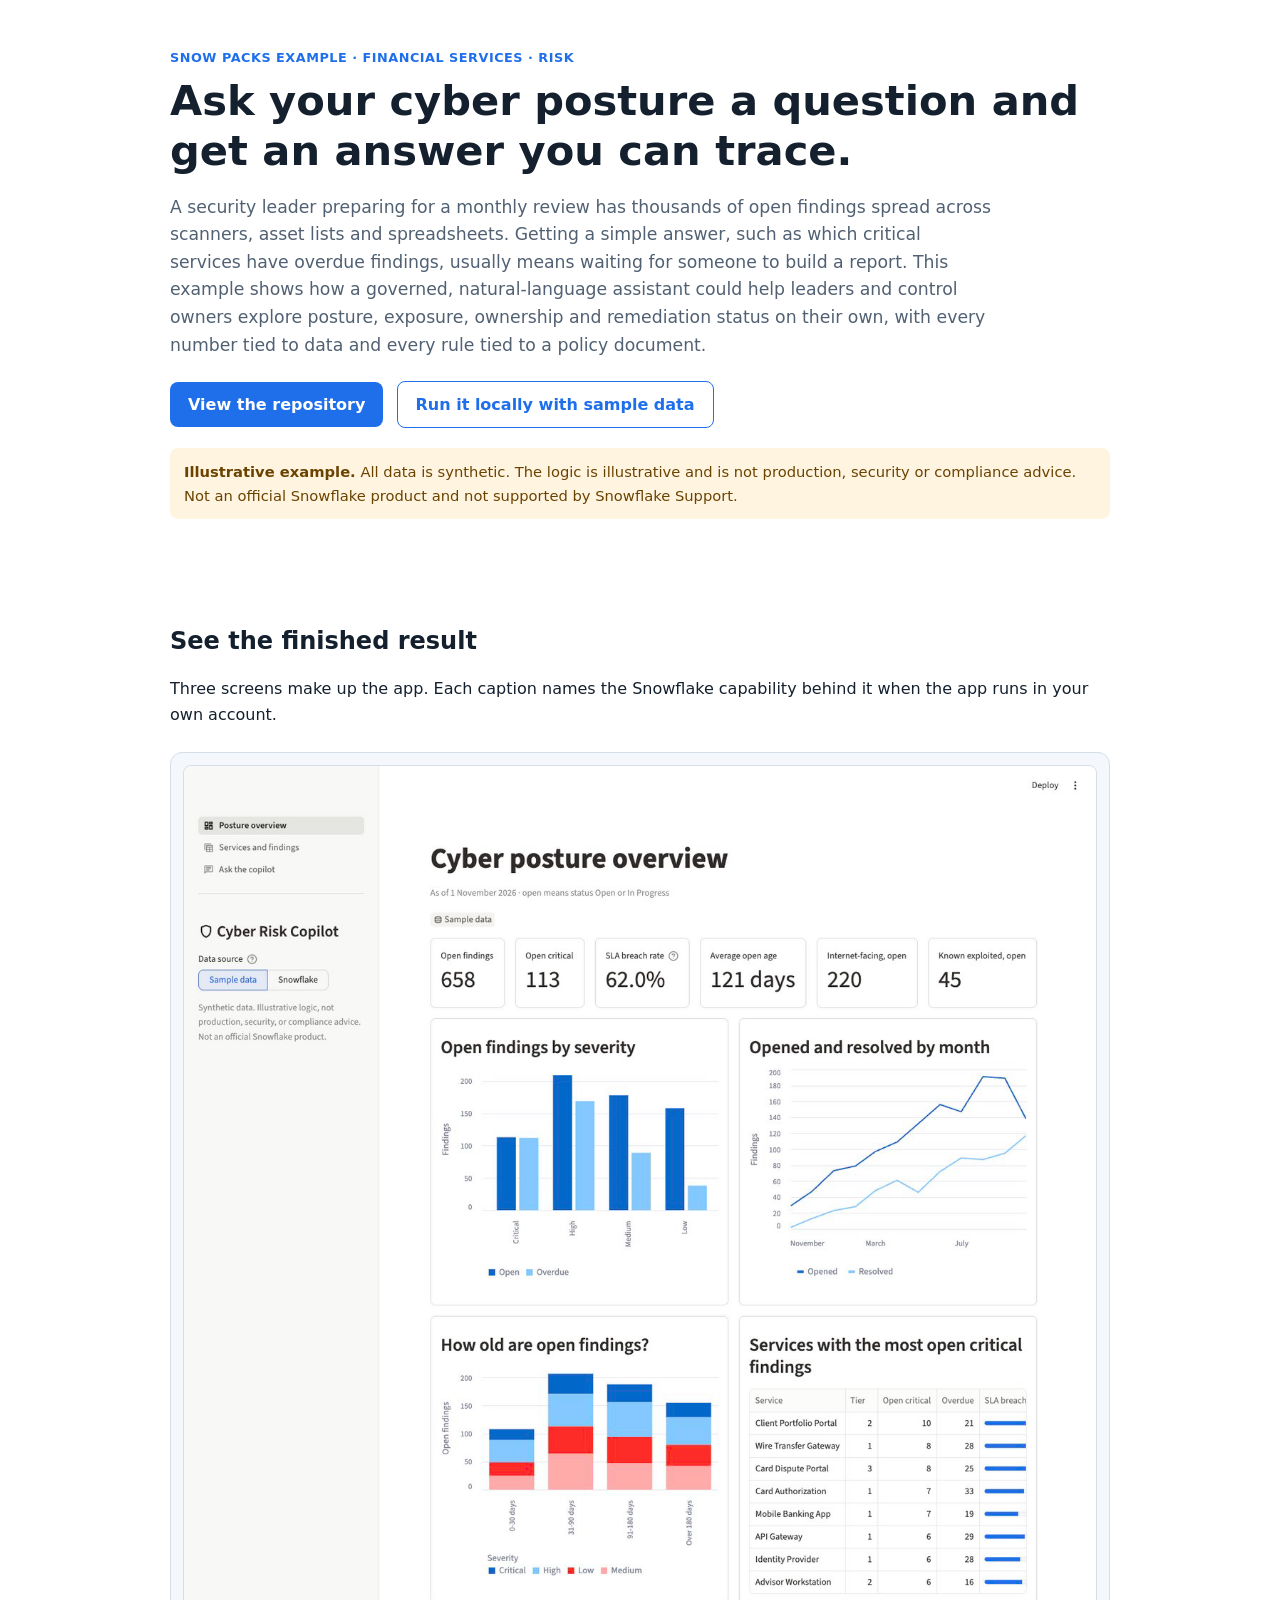
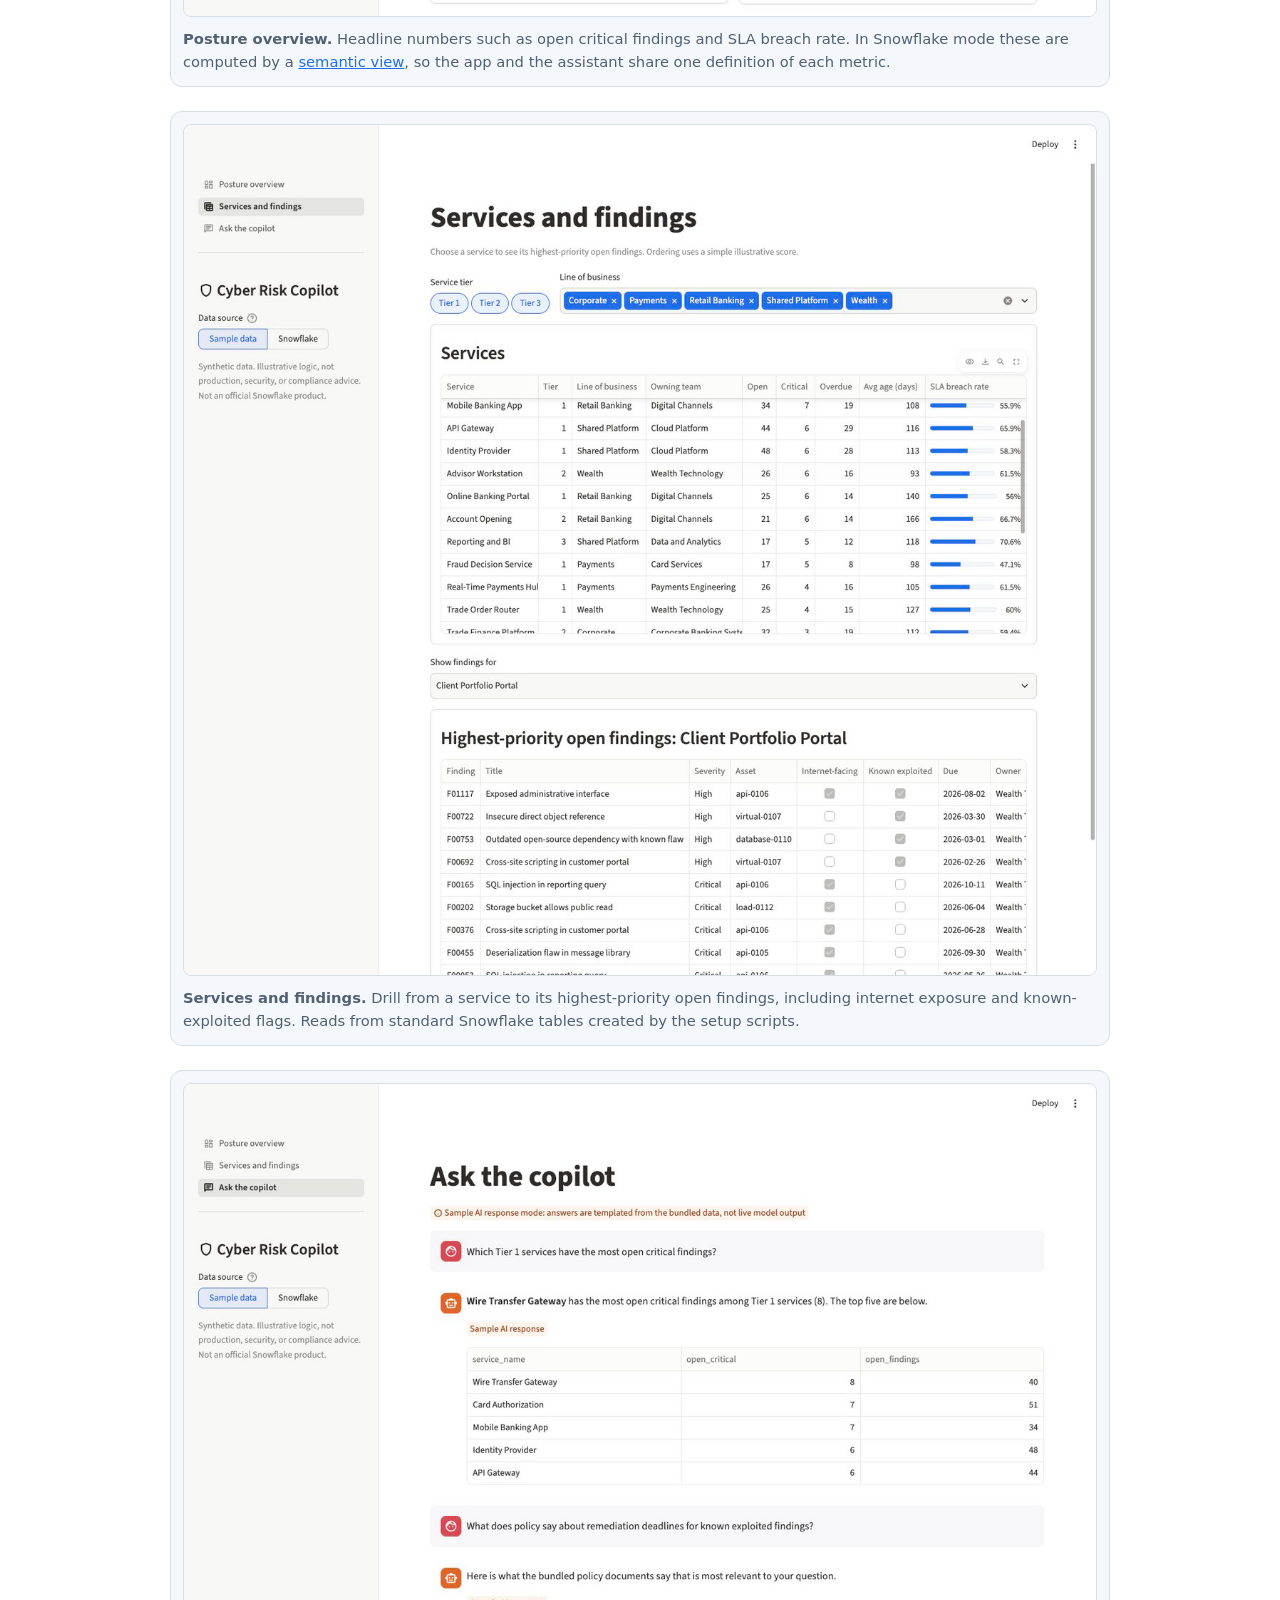
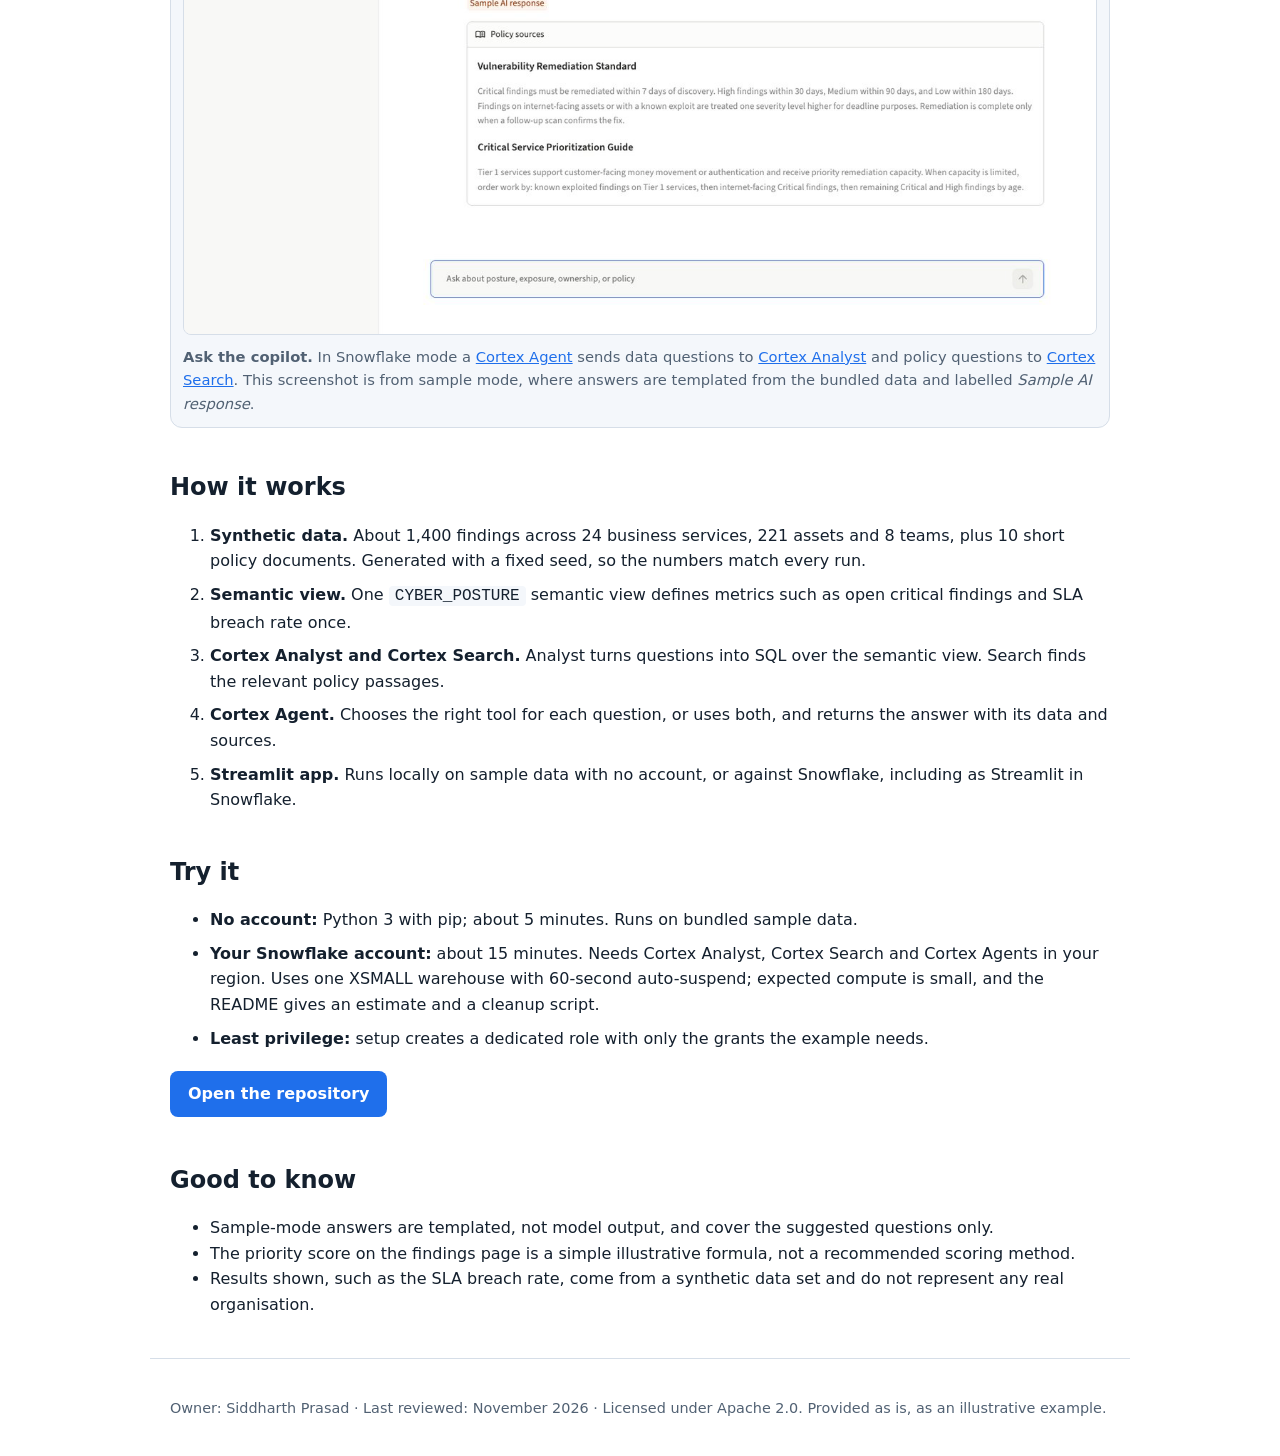
==== index.html @ 057d7f1b "Add Cyber Risk Copilot example" ====
<!doctype html>
<html lang="en">
<head>
<meta charset="utf-8">
<meta name="viewport" content="width=device-width, initial-scale=1">
<title>Cyber Risk Copilot | Snow Packs example</title>
<meta name="description" content="An example that helps security leaders and control owners ask plain-English questions about cyber posture and get answers backed by data and policy.">
<link rel="stylesheet" href="css/style.css">
</head>
<body>
<header class="wrap">
  <p class="eyebrow">Snow Packs example · Financial Services · Risk</p>
  <h1>Ask your cyber posture a question and get an answer you can trace.</h1>
  <p class="lead">A security leader preparing for a monthly review has thousands of open findings spread across scanners, asset lists and spreadsheets. Getting a simple answer, such as which critical services have overdue findings, usually means waiting for someone to build a report. This example shows how a governed, natural-language assistant could help leaders and control owners explore posture, exposure, ownership and remediation status on their own, with every number tied to data and every rule tied to a policy document.</p>
  <p class="cta">
    <a class="btn" href="https://github.com/sfc-gh-siprasad/sfguide-cyber-risk-copilot">View the repository</a>
    <a class="btn ghost" href="https://github.com/sfc-gh-siprasad/sfguide-cyber-risk-copilot#quick-start-no-snowflake-account">Run it locally with sample data</a>
  </p>
  <p class="disclaimer" role="note"><strong>Illustrative example.</strong> All data is synthetic. The logic is illustrative and is not production, security or compliance advice. Not an official Snowflake product and not supported by Snowflake Support.</p>
</header>

<main class="wrap">
  <section aria-labelledby="see">
    <h2 id="see">See the finished result</h2>
    <p>Three screens make up the app. Each caption names the Snowflake capability behind it when the app runs in your own account.</p>

    <figure>
      <img src="docs/images/overview.png" width="1280" height="1193" loading="lazy"
           alt="Posture overview dashboard with six headline numbers, a severity chart, a monthly trend, an age chart and a table of services with the most open critical findings">
      <figcaption><strong>Posture overview.</strong> Headline numbers such as open critical findings and SLA breach rate. In Snowflake mode these are computed by a <a href="https://docs.snowflake.com/en/user-guide/views-semantic/overview">semantic view</a>, so the app and the assistant share one definition of each metric.</figcaption>
    </figure>

    <figure>
      <img src="docs/images/services.png" width="1280" height="1193" loading="lazy"
           alt="Services table with open, critical and overdue counts and SLA breach rate, followed by a priority list of findings for the selected service">
      <figcaption><strong>Services and findings.</strong> Drill from a service to its highest-priority open findings, including internet exposure and known-exploited flags. Reads from standard Snowflake tables created by the setup scripts.</figcaption>
    </figure>

    <figure>
      <img src="docs/images/copilot.png" width="1280" height="1193" loading="lazy"
           alt="Chat page where a question about Tier 1 services returns a ranked table, and a policy question returns cited policy text; both answers are labelled Sample AI response">
      <figcaption><strong>Ask the copilot.</strong> In Snowflake mode a <a href="https://docs.snowflake.com/en/user-guide/snowflake-cortex/cortex-agents">Cortex Agent</a> sends data questions to <a href="https://docs.snowflake.com/en/user-guide/snowflake-cortex/cortex-analyst">Cortex Analyst</a> and policy questions to <a href="https://docs.snowflake.com/en/user-guide/snowflake-cortex/cortex-search/cortex-search-overview">Cortex Search</a>. This screenshot is from sample mode, where answers are templated from the bundled data and labelled <em>Sample AI response</em>.</figcaption>
    </figure>
  </section>

  <section aria-labelledby="how">
    <h2 id="how">How it works</h2>
    <ol class="steps">
      <li><strong>Synthetic data.</strong> About 1,400 findings across 24 business services, 221 assets and 8 teams, plus 10 short policy documents. Generated with a fixed seed, so the numbers match every run.</li>
      <li><strong>Semantic view.</strong> One <code>CYBER_POSTURE</code> semantic view defines metrics such as open critical findings and SLA breach rate once.</li>
      <li><strong>Cortex Analyst and Cortex Search.</strong> Analyst turns questions into SQL over the semantic view. Search finds the relevant policy passages.</li>
      <li><strong>Cortex Agent.</strong> Chooses the right tool for each question, or uses both, and returns the answer with its data and sources.</li>
      <li><strong>Streamlit app.</strong> Runs locally on sample data with no account, or against Snowflake, including as Streamlit in Snowflake.</li>
    </ol>
  </section>

  <section aria-labelledby="try">
    <h2 id="try">Try it</h2>
    <ul class="facts">
      <li><strong>No account:</strong> Python 3 with pip; about 5 minutes. Runs on bundled sample data.</li>
      <li><strong>Your Snowflake account:</strong> about 15 minutes. Needs Cortex Analyst, Cortex Search and Cortex Agents in your region. Uses one XSMALL warehouse with 60-second auto-suspend; expected compute is small, and the README gives an estimate and a cleanup script.</li>
      <li><strong>Least privilege:</strong> setup creates a dedicated role with only the grants the example needs.</li>
    </ul>
    <p><a class="btn" href="https://github.com/sfc-gh-siprasad/sfguide-cyber-risk-copilot">Open the repository</a></p>
  </section>

  <section aria-labelledby="limits">
    <h2 id="limits">Good to know</h2>
    <ul>
      <li>Sample-mode answers are templated, not model output, and cover the suggested questions only.</li>
      <li>The priority score on the findings page is a simple illustrative formula, not a recommended scoring method.</li>
      <li>Results shown, such as the SLA breach rate, come from a synthetic data set and do not represent any real organisation.</li>
    </ul>
  </section>
</main>

<footer class="wrap">
  <p>Owner: Siddharth Prasad · Last reviewed: November 2026 · Licensed under Apache 2.0. Provided as is, as an illustrative example.</p>
</footer>
</body>
</html>
---- css/style.css ----
:root{--bg:#fff;--fg:#14202e;--muted:#516173;--accent:#1f6feb;--card:#f4f7fb;--border:#d6dee8;--warn:#fff4e0;--warnfg:#6b4300}
@media (prefers-color-scheme:dark){:root{--bg:#0e1621;--fg:#e8eef6;--muted:#a3b2c4;--accent:#6aa9ff;--card:#16212f;--border:#2b3a4d;--warn:#3a2c10;--warnfg:#ffd89a}}
*{box-sizing:border-box}
body{margin:0;background:var(--bg);color:var(--fg);font:16px/1.6 system-ui,-apple-system,Segoe UI,Roboto,sans-serif}
.wrap{max-width:980px;margin:0 auto;padding:24px 20px}
.eyebrow{color:var(--accent);font-weight:600;letter-spacing:.04em;text-transform:uppercase;font-size:.8rem;margin:24px 0 8px}
h1{font-size:clamp(1.7rem,4.5vw,2.6rem);line-height:1.2;margin:0 0 16px}
h2{font-size:1.5rem;margin:40px 0 8px}
.lead{font-size:1.08rem;color:var(--muted);max-width:75ch}
a{color:var(--accent)}
.btn{display:inline-block;background:var(--accent);color:#fff;padding:10px 18px;border-radius:8px;text-decoration:none;font-weight:600;margin:4px 8px 4px 0}
.btn.ghost{background:transparent;color:var(--accent);border:1px solid var(--accent)}
.disclaimer{background:var(--warn);color:var(--warnfg);border-radius:8px;padding:12px 14px;font-size:.92rem}
figure{margin:24px 0;background:var(--card);border:1px solid var(--border);border-radius:12px;padding:12px}
figure img{width:100%;height:auto;border-radius:8px;border:1px solid var(--border);display:block}
figcaption{color:var(--muted);font-size:.92rem;margin-top:10px}
.steps li,.facts li{margin:8px 0}
code{background:var(--card);padding:1px 6px;border-radius:4px}
footer{border-top:1px solid var(--border);margin-top:40px;color:var(--muted);font-size:.9rem}
@media (max-width:600px){.wrap{padding:16px 14px}.btn{display:block;text-align:center;margin:8px 0}}
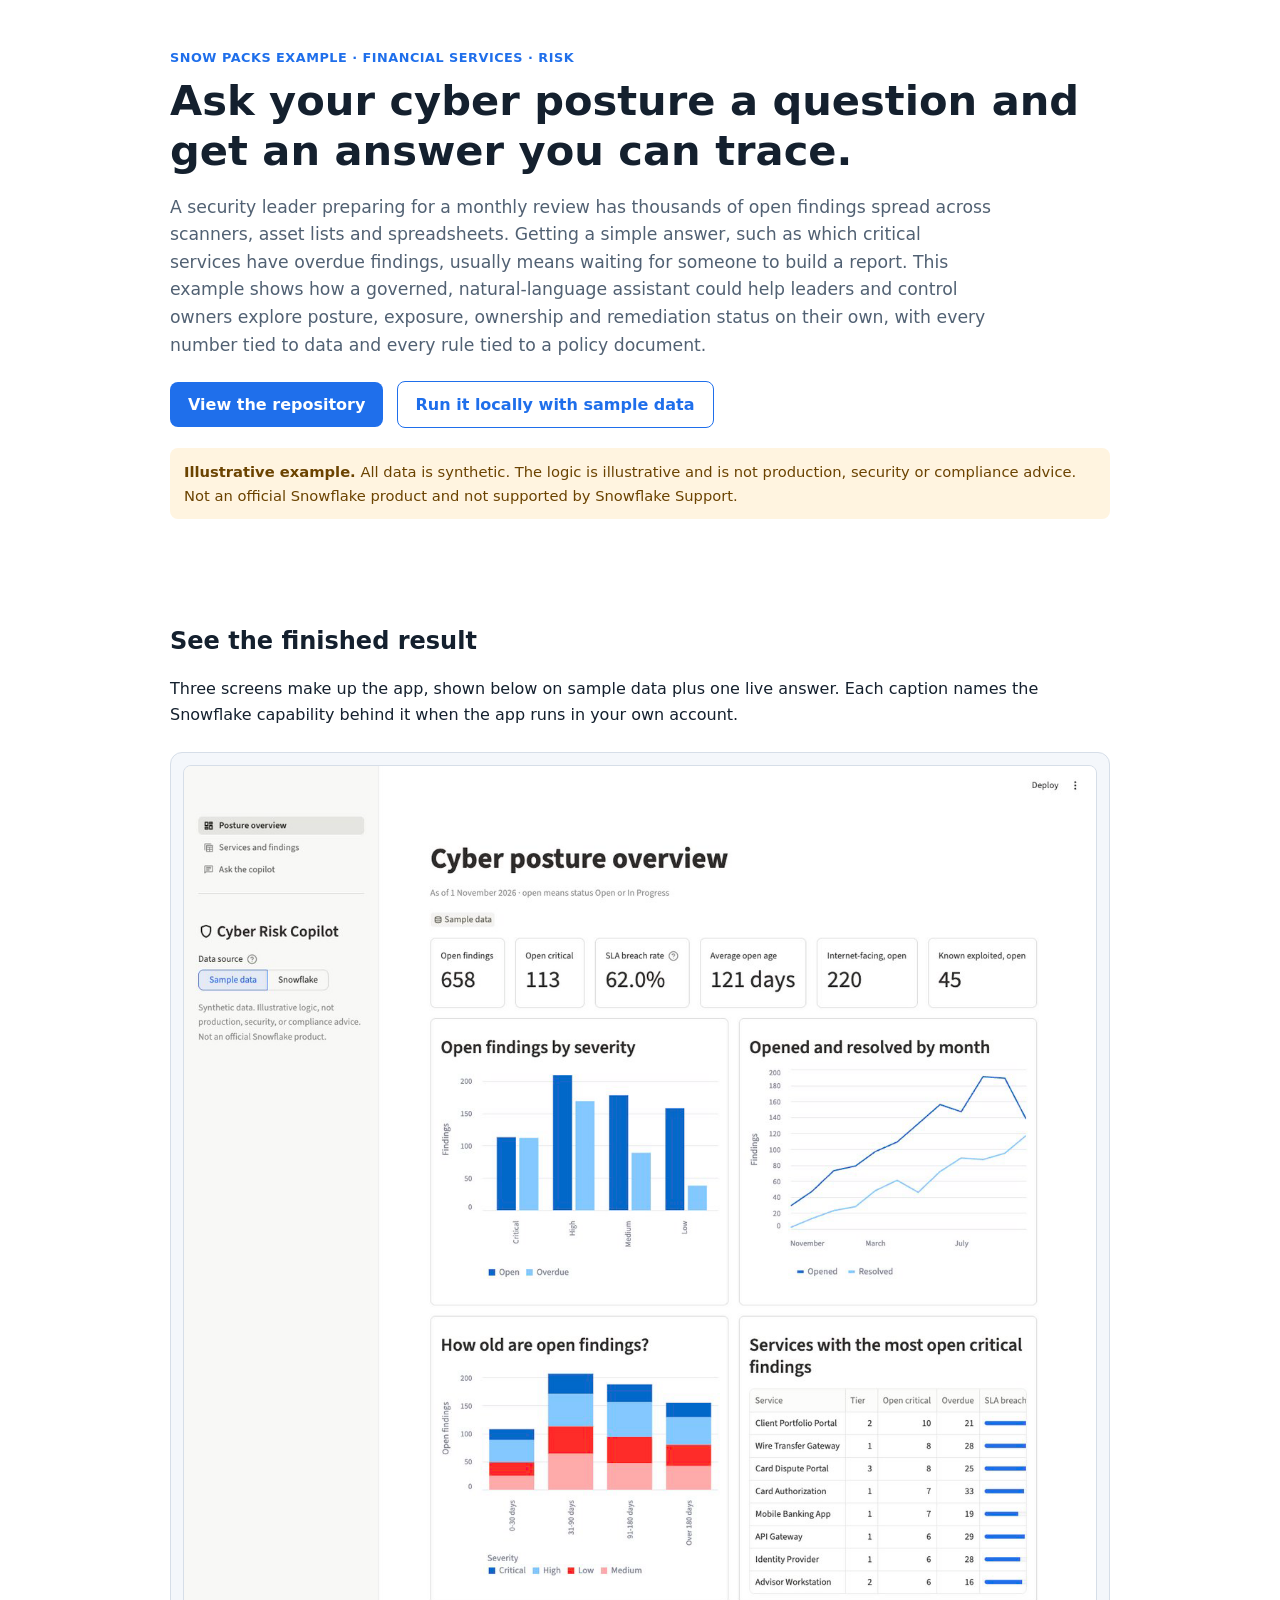
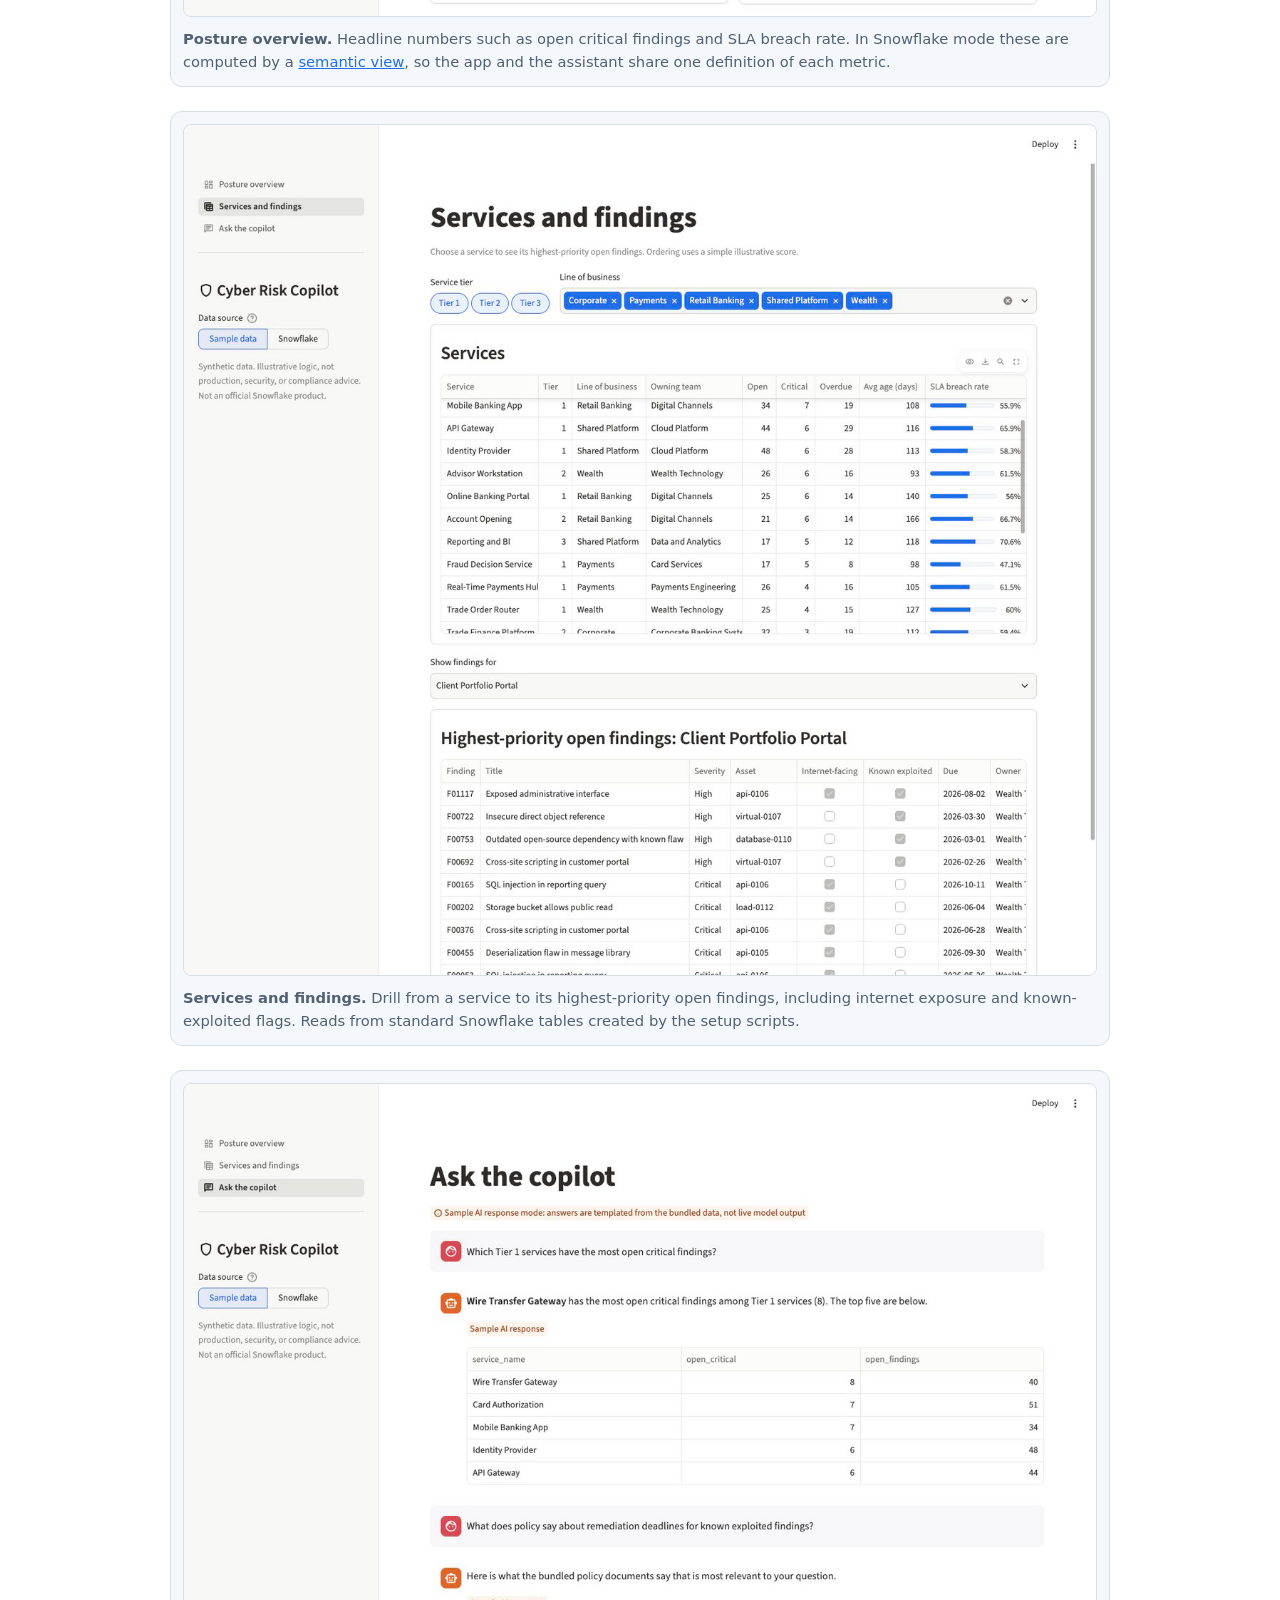
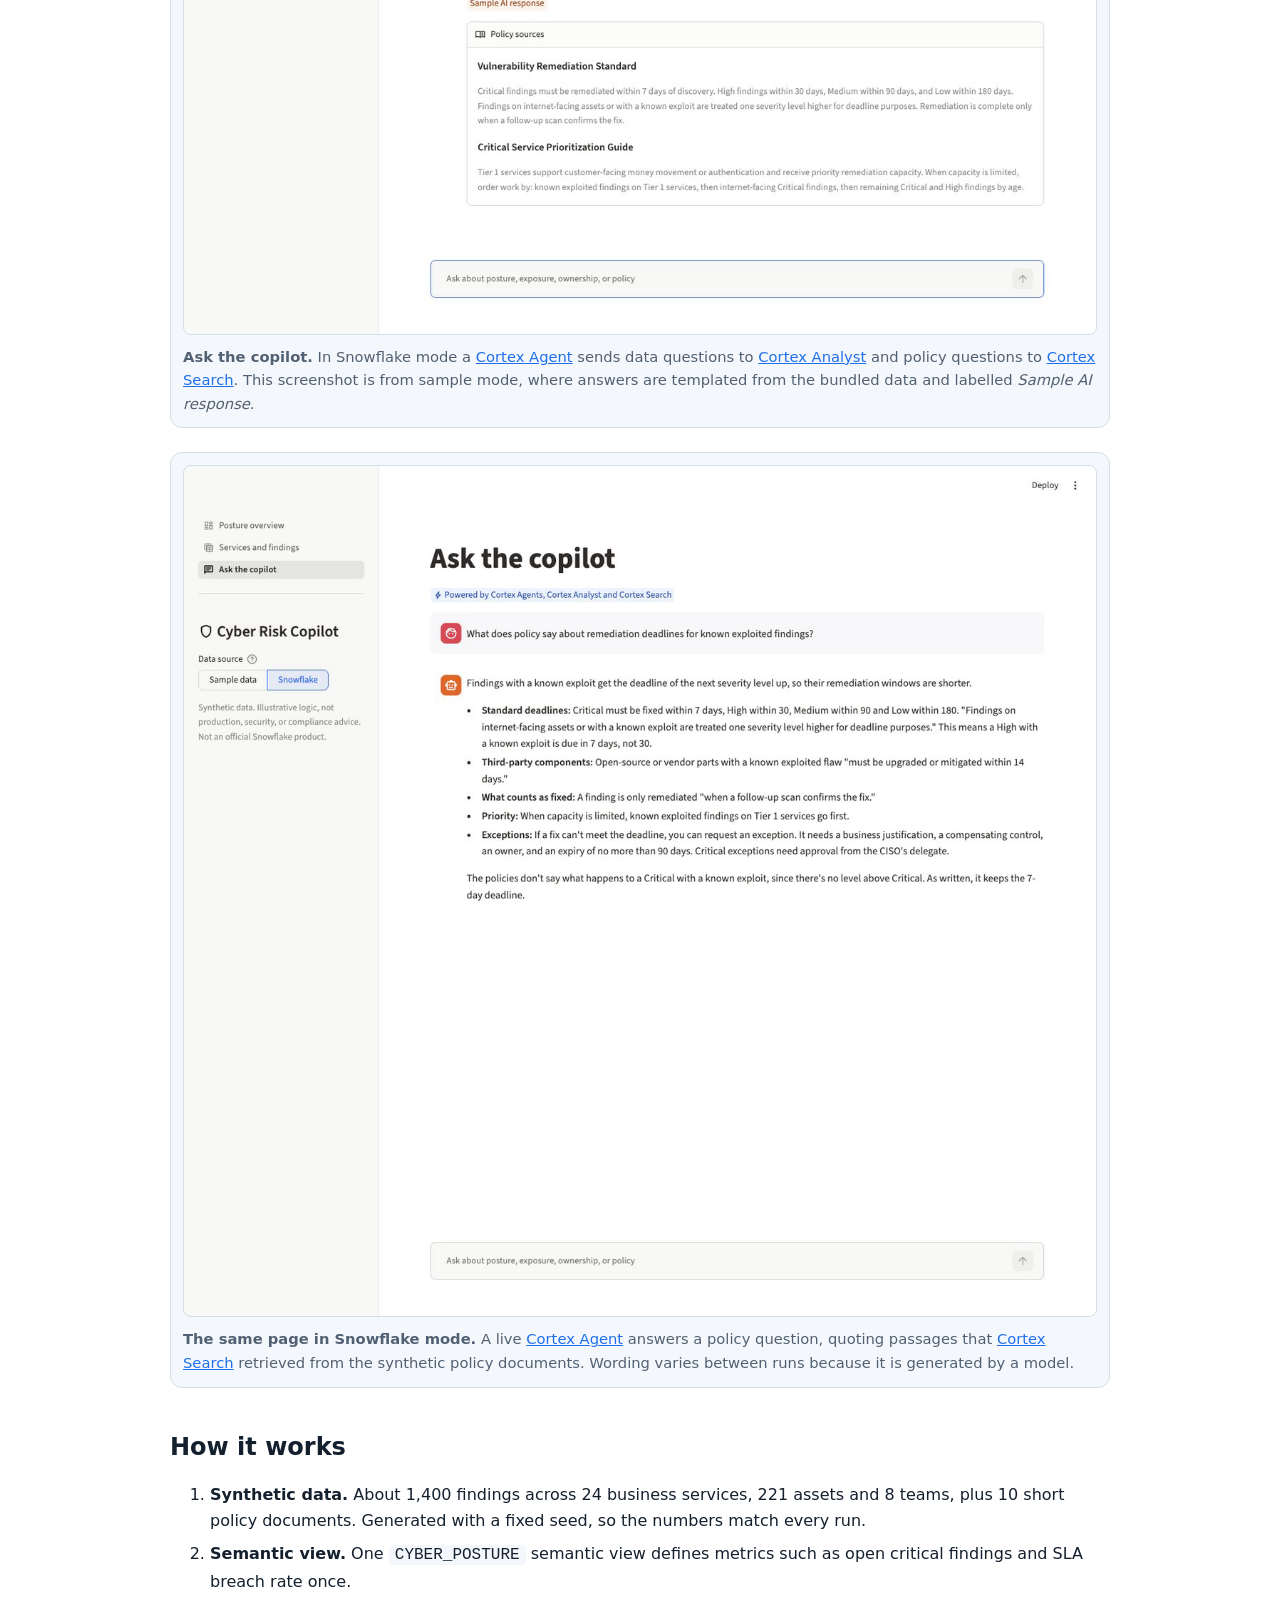
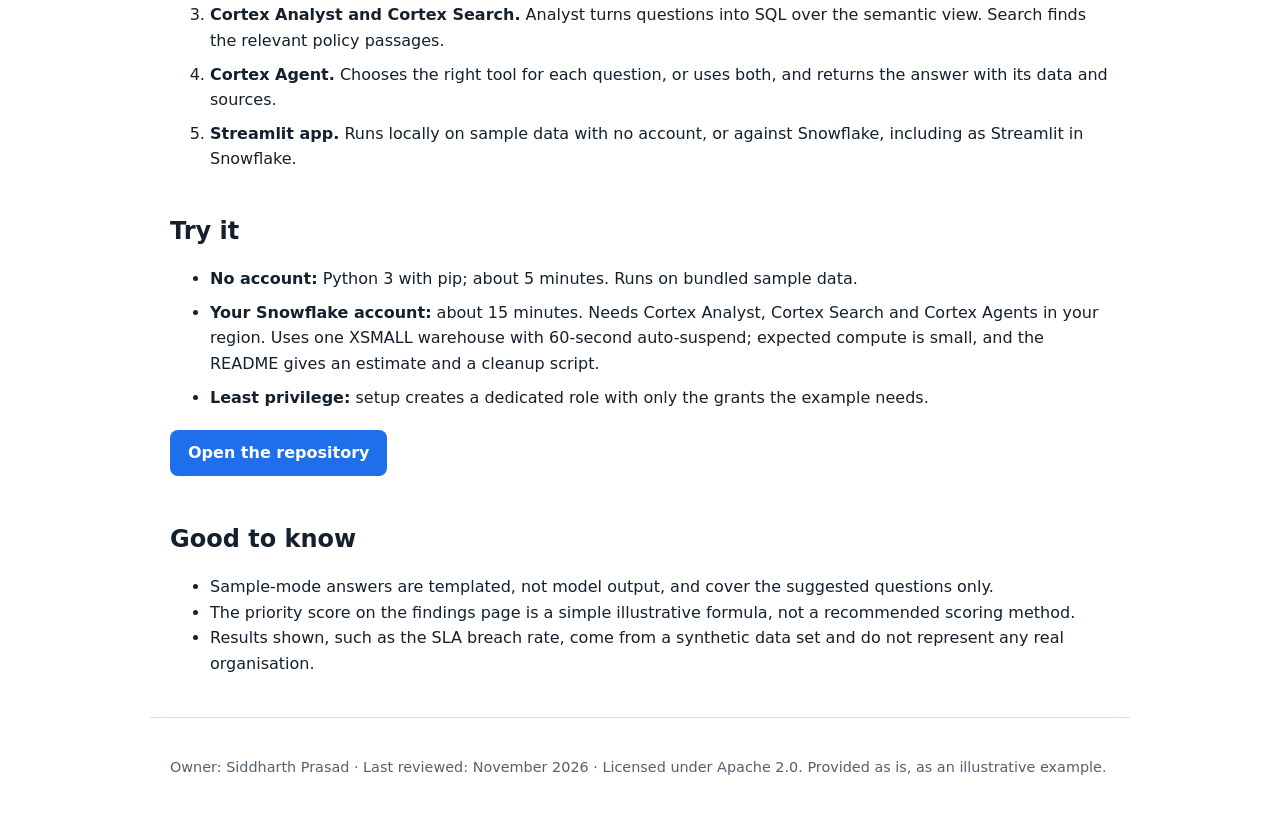
==== commit 31749e27: "Add live screenshot to landing page and tested-versions note" ====
--- a/index.html
+++ b/index.html
@@ -22,7 +22,7 @@
 <main class="wrap">
   <section aria-labelledby="see">
     <h2 id="see">See the finished result</h2>
-    <p>Three screens make up the app. Each caption names the Snowflake capability behind it when the app runs in your own account.</p>
+    <p>Three screens make up the app, shown below on sample data plus one live answer. Each caption names the Snowflake capability behind it when the app runs in your own account.</p>
 
     <figure>
       <img src="docs/images/overview.png" width="1280" height="1193" loading="lazy"
@@ -40,6 +40,12 @@
       <img src="docs/images/copilot.png" width="1280" height="1193" loading="lazy"
            alt="Chat page where a question about Tier 1 services returns a ranked table, and a policy question returns cited policy text; both answers are labelled Sample AI response">
       <figcaption><strong>Ask the copilot.</strong> In Snowflake mode a <a href="https://docs.snowflake.com/en/user-guide/snowflake-cortex/cortex-agents">Cortex Agent</a> sends data questions to <a href="https://docs.snowflake.com/en/user-guide/snowflake-cortex/cortex-analyst">Cortex Analyst</a> and policy questions to <a href="https://docs.snowflake.com/en/user-guide/snowflake-cortex/cortex-search/cortex-search-overview">Cortex Search</a>. This screenshot is from sample mode, where answers are templated from the bundled data and labelled <em>Sample AI response</em>.</figcaption>
+    </figure>
+
+    <figure>
+      <img src="docs/images/copilot-live.png" width="1280" height="1193" loading="lazy"
+           alt="Chat page in Snowflake mode, badged Powered by Cortex Agents, answering a question about remediation deadlines with quoted policy text">
+      <figcaption><strong>The same page in Snowflake mode.</strong> A live <a href="https://docs.snowflake.com/en/user-guide/snowflake-cortex/cortex-agents">Cortex Agent</a> answers a policy question, quoting passages that <a href="https://docs.snowflake.com/en/user-guide/snowflake-cortex/cortex-search/cortex-search-overview">Cortex Search</a> retrieved from the synthetic policy documents. Wording varies between runs because it is generated by a model.</figcaption>
     </figure>
   </section>
 
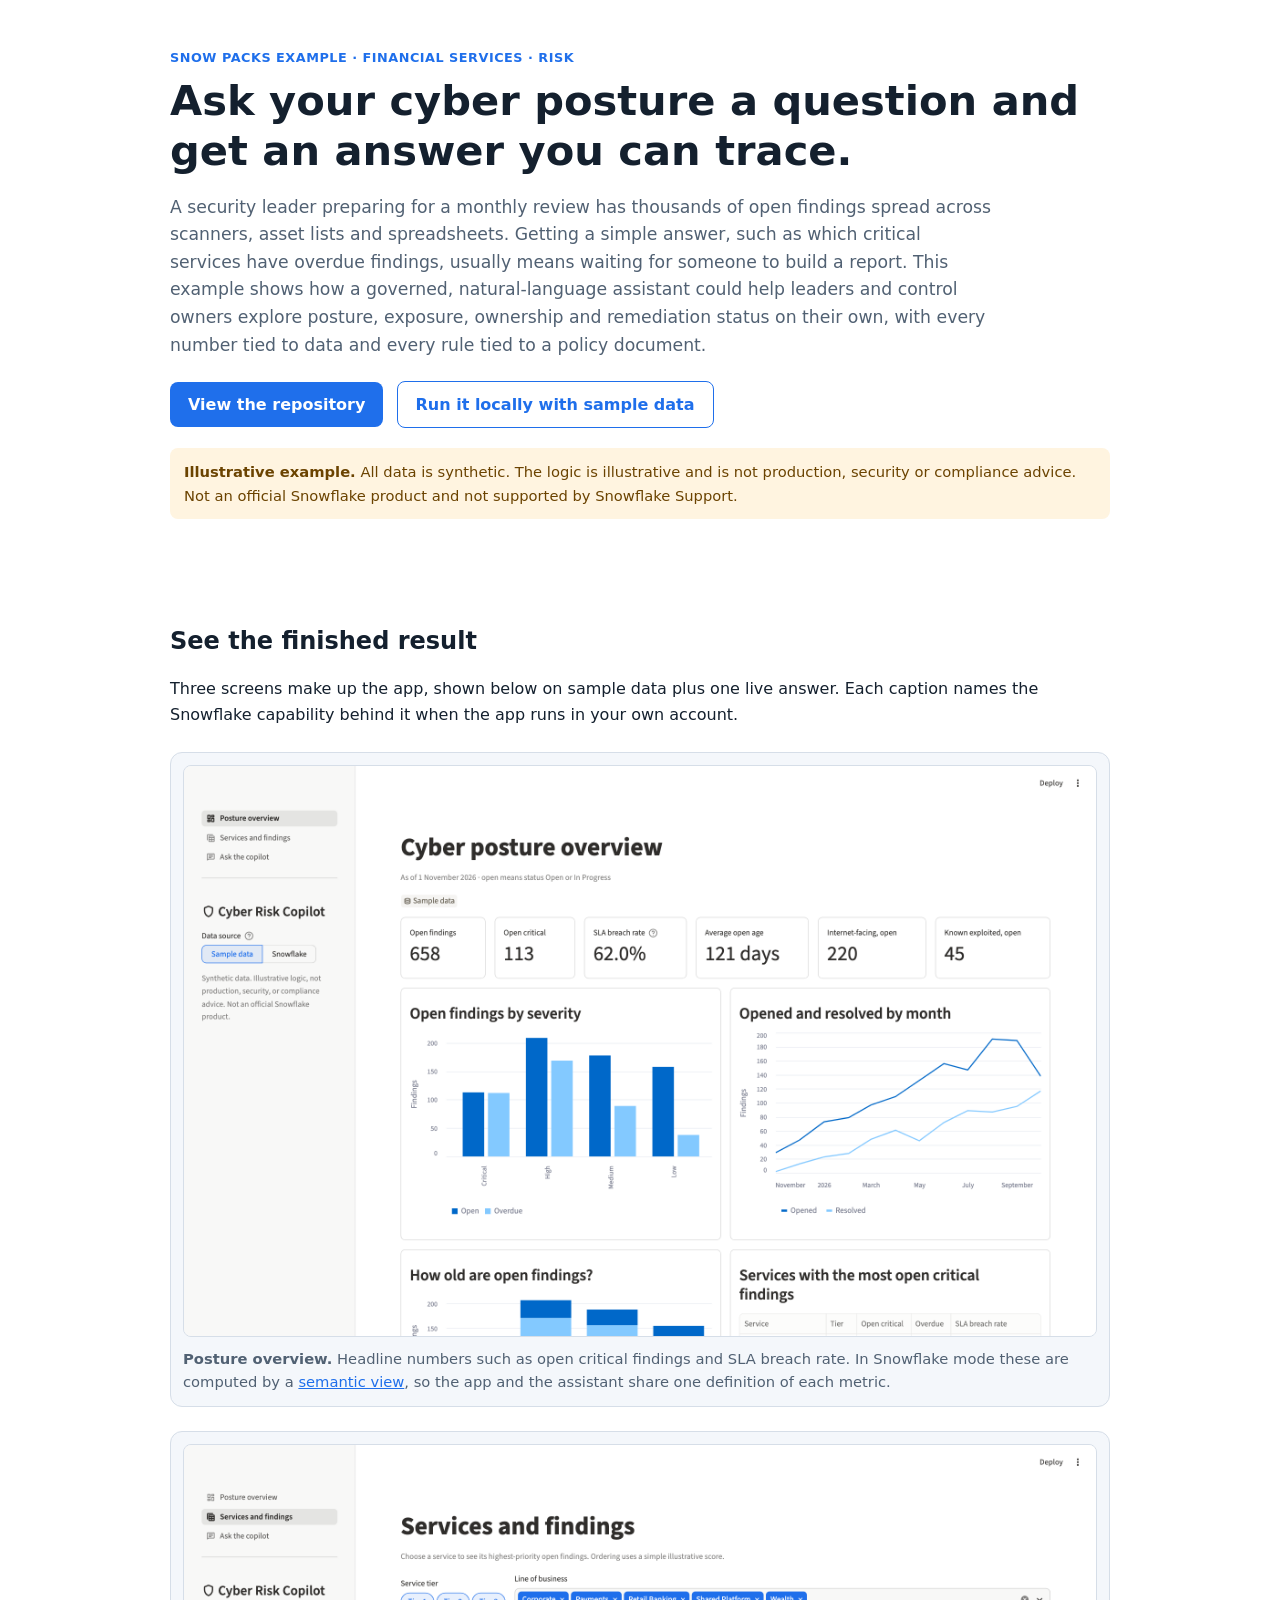
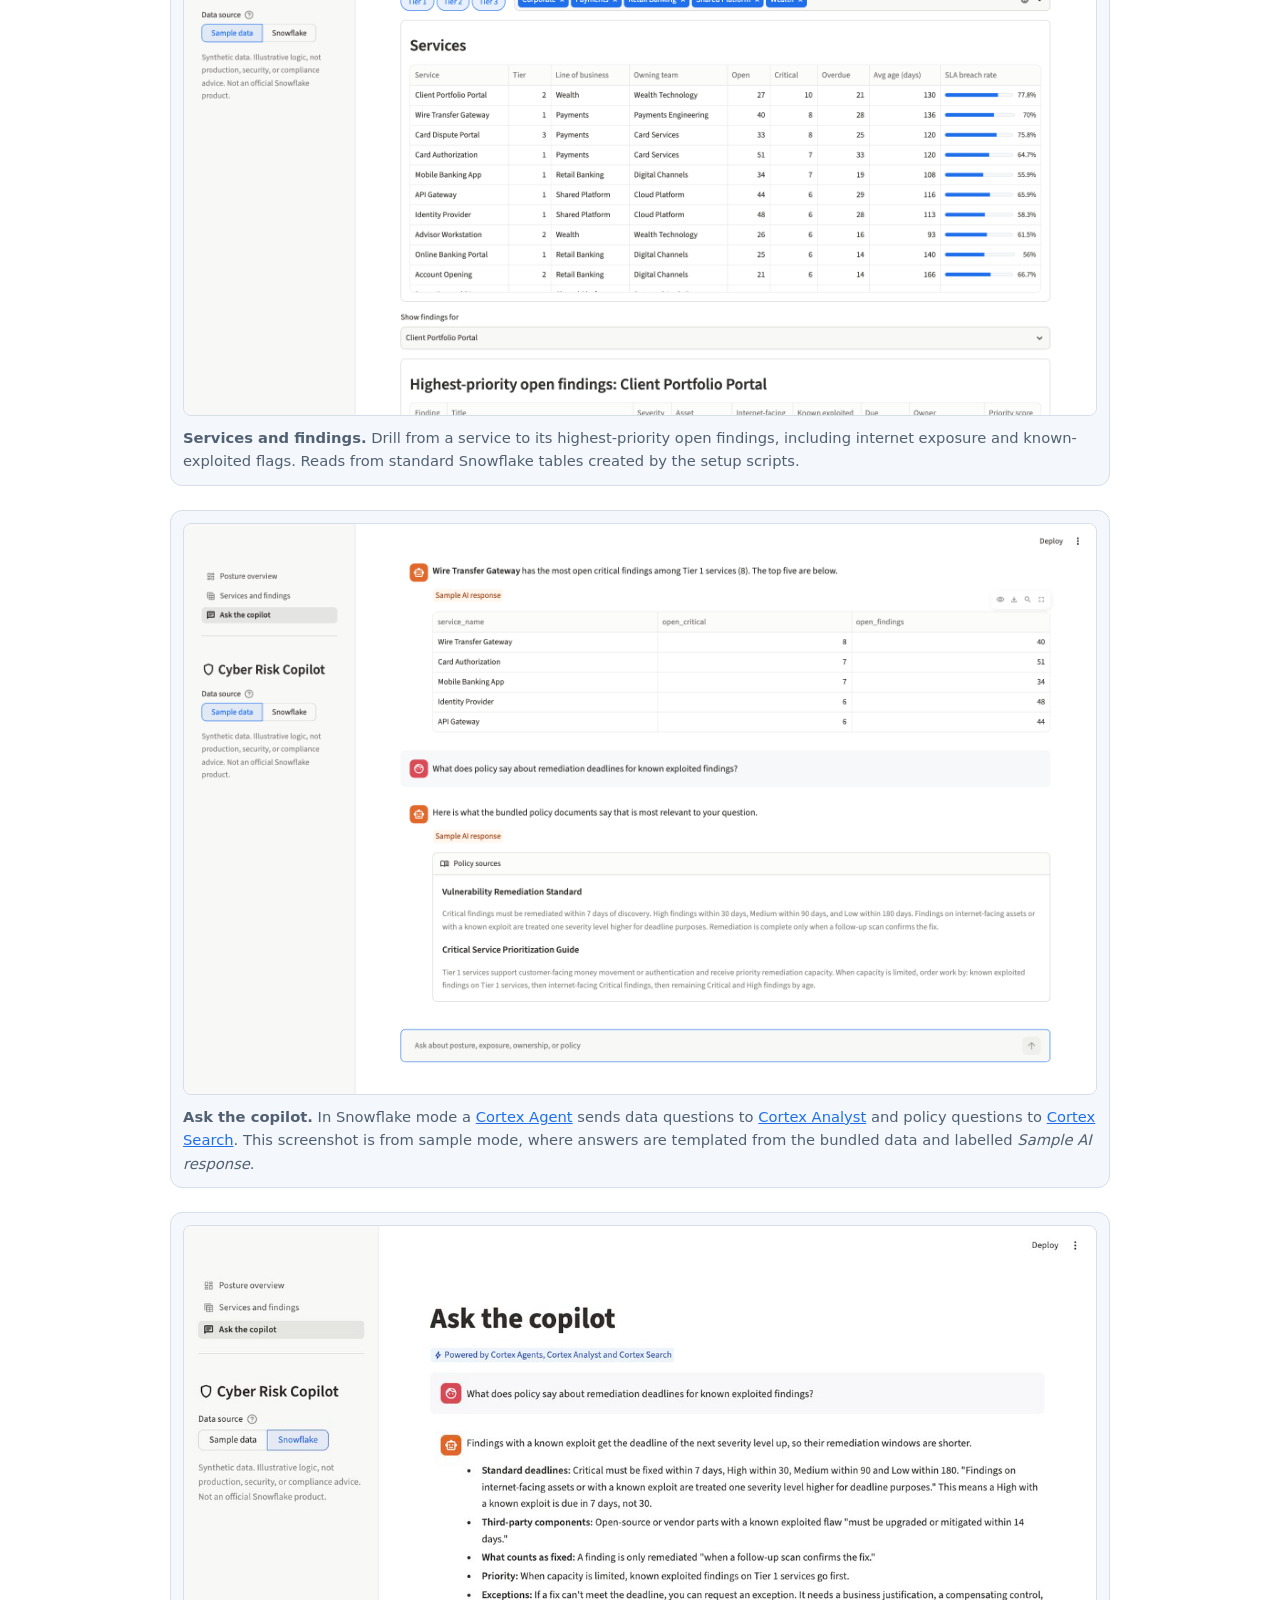
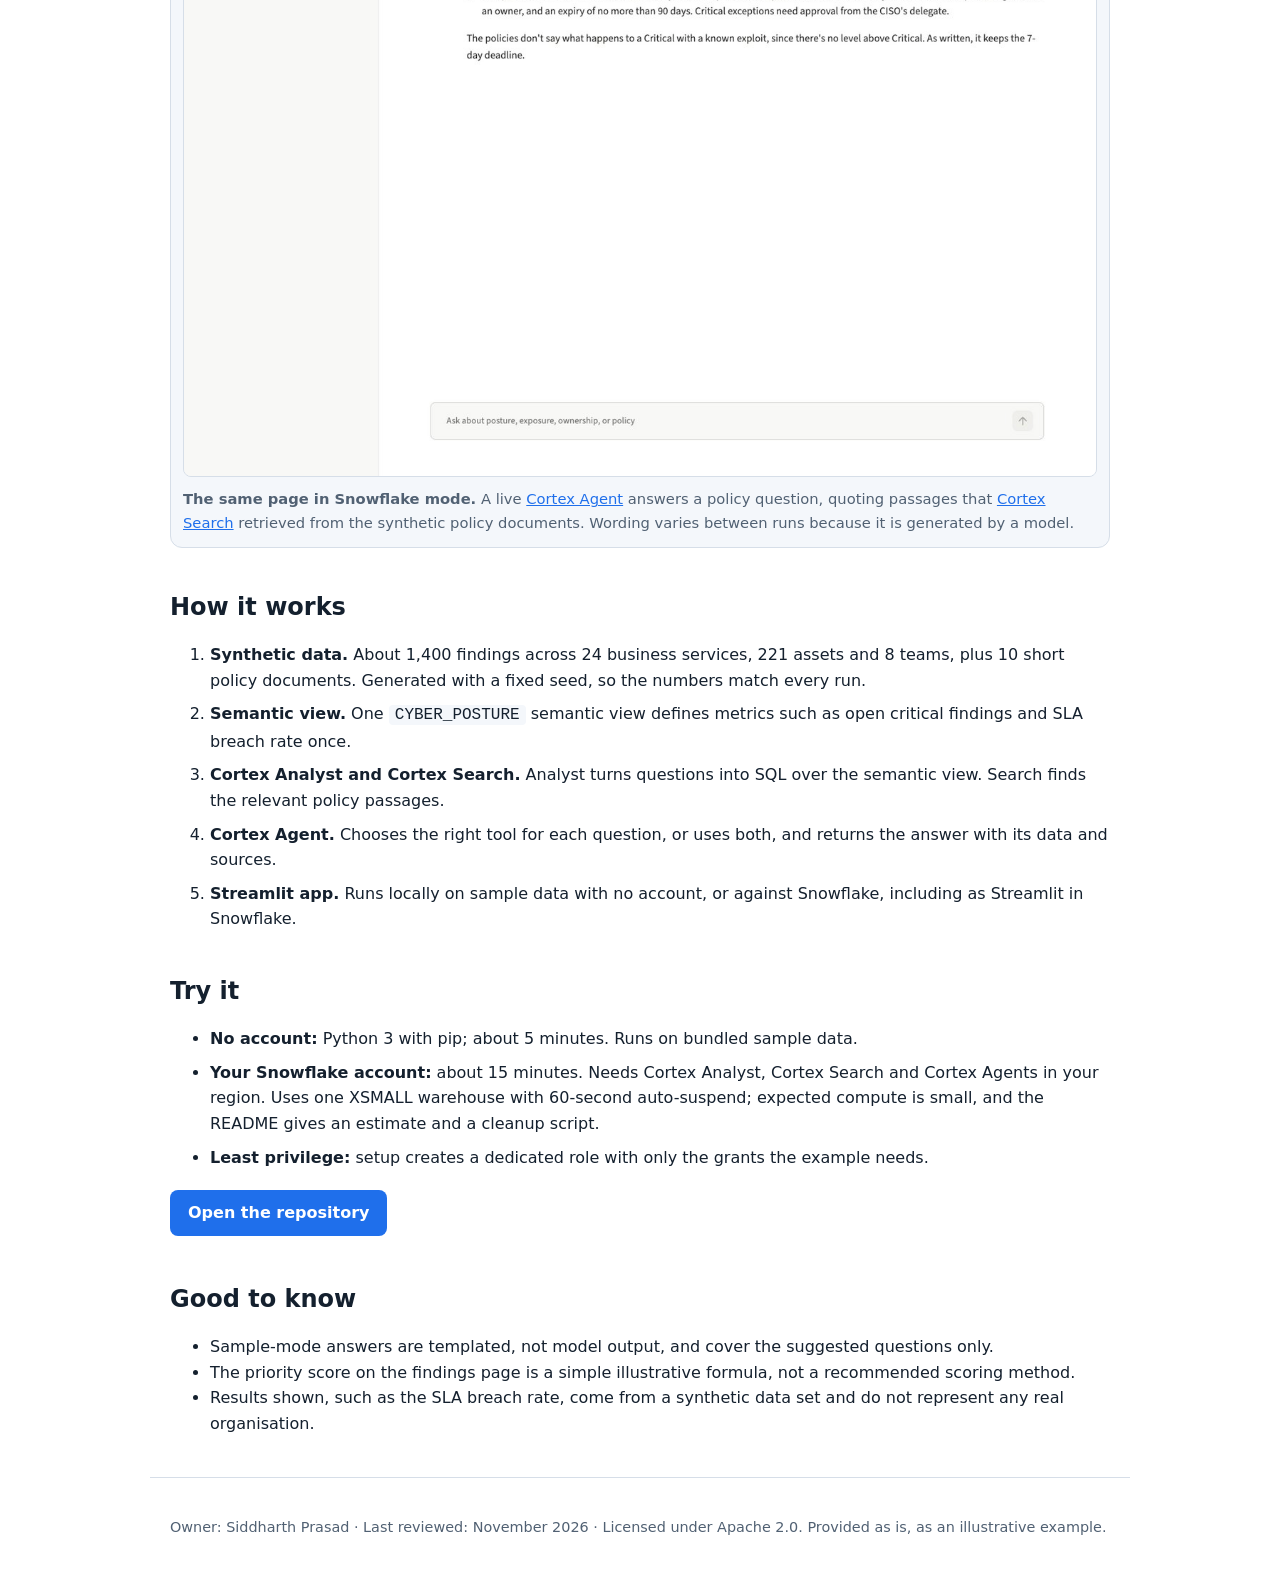
==== commit f03013cd: "Add scripted screenshot capture and catalog card images" ====
--- a/index.html
+++ b/index.html
@@ -25,19 +25,19 @@
     <p>Three screens make up the app, shown below on sample data plus one live answer. Each caption names the Snowflake capability behind it when the app runs in your own account.</p>
 
     <figure>
-      <img src="docs/images/overview.png" width="1280" height="1193" loading="lazy"
+      <img src="docs/images/overview.png" width="2000" height="1250" loading="lazy"
            alt="Posture overview dashboard with six headline numbers, a severity chart, a monthly trend, an age chart and a table of services with the most open critical findings">
       <figcaption><strong>Posture overview.</strong> Headline numbers such as open critical findings and SLA breach rate. In Snowflake mode these are computed by a <a href="https://docs.snowflake.com/en/user-guide/views-semantic/overview">semantic view</a>, so the app and the assistant share one definition of each metric.</figcaption>
     </figure>
 
     <figure>
-      <img src="docs/images/services.png" width="1280" height="1193" loading="lazy"
+      <img src="docs/images/services.png" width="2000" height="1250" loading="lazy"
            alt="Services table with open, critical and overdue counts and SLA breach rate, followed by a priority list of findings for the selected service">
       <figcaption><strong>Services and findings.</strong> Drill from a service to its highest-priority open findings, including internet exposure and known-exploited flags. Reads from standard Snowflake tables created by the setup scripts.</figcaption>
     </figure>
 
     <figure>
-      <img src="docs/images/copilot.png" width="1280" height="1193" loading="lazy"
+      <img src="docs/images/copilot.png" width="2000" height="1250" loading="lazy"
            alt="Chat page where a question about Tier 1 services returns a ranked table, and a policy question returns cited policy text; both answers are labelled Sample AI response">
       <figcaption><strong>Ask the copilot.</strong> In Snowflake mode a <a href="https://docs.snowflake.com/en/user-guide/snowflake-cortex/cortex-agents">Cortex Agent</a> sends data questions to <a href="https://docs.snowflake.com/en/user-guide/snowflake-cortex/cortex-analyst">Cortex Analyst</a> and policy questions to <a href="https://docs.snowflake.com/en/user-guide/snowflake-cortex/cortex-search/cortex-search-overview">Cortex Search</a>. This screenshot is from sample mode, where answers are templated from the bundled data and labelled <em>Sample AI response</em>.</figcaption>
     </figure>
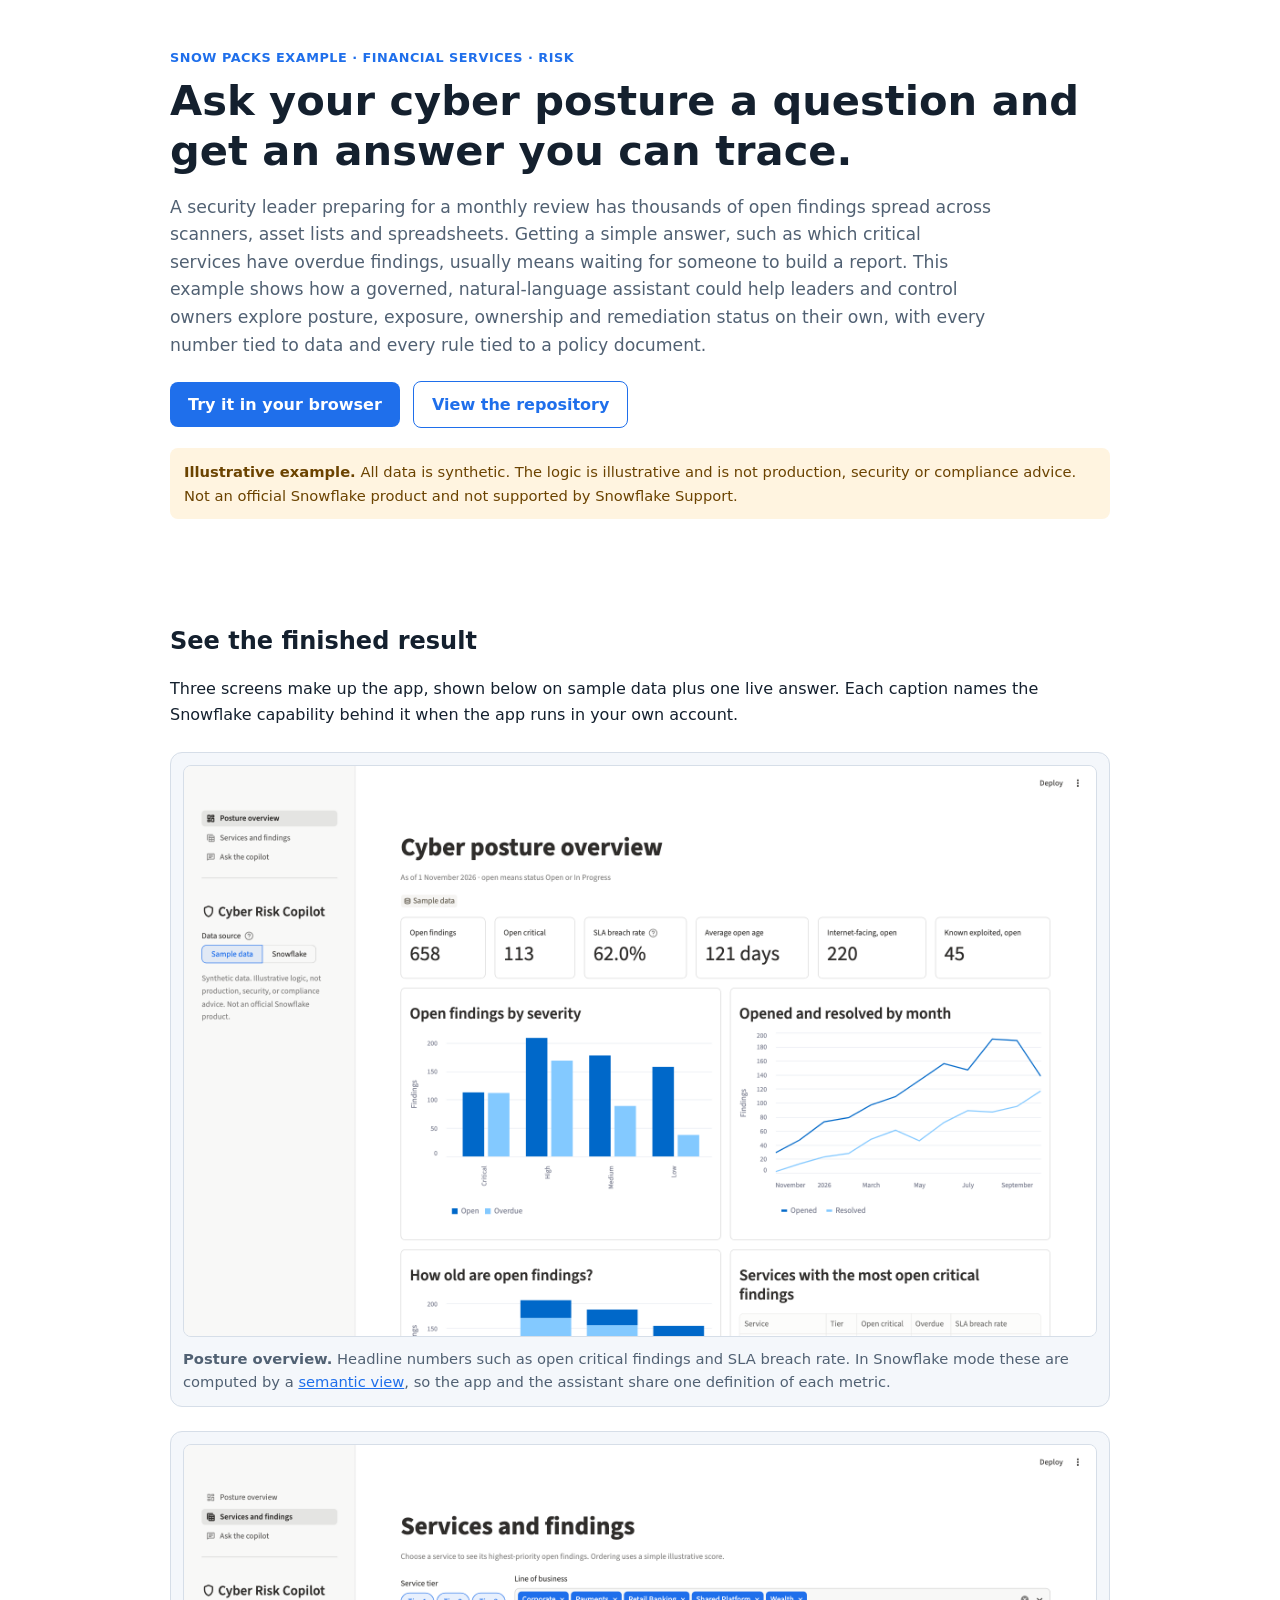
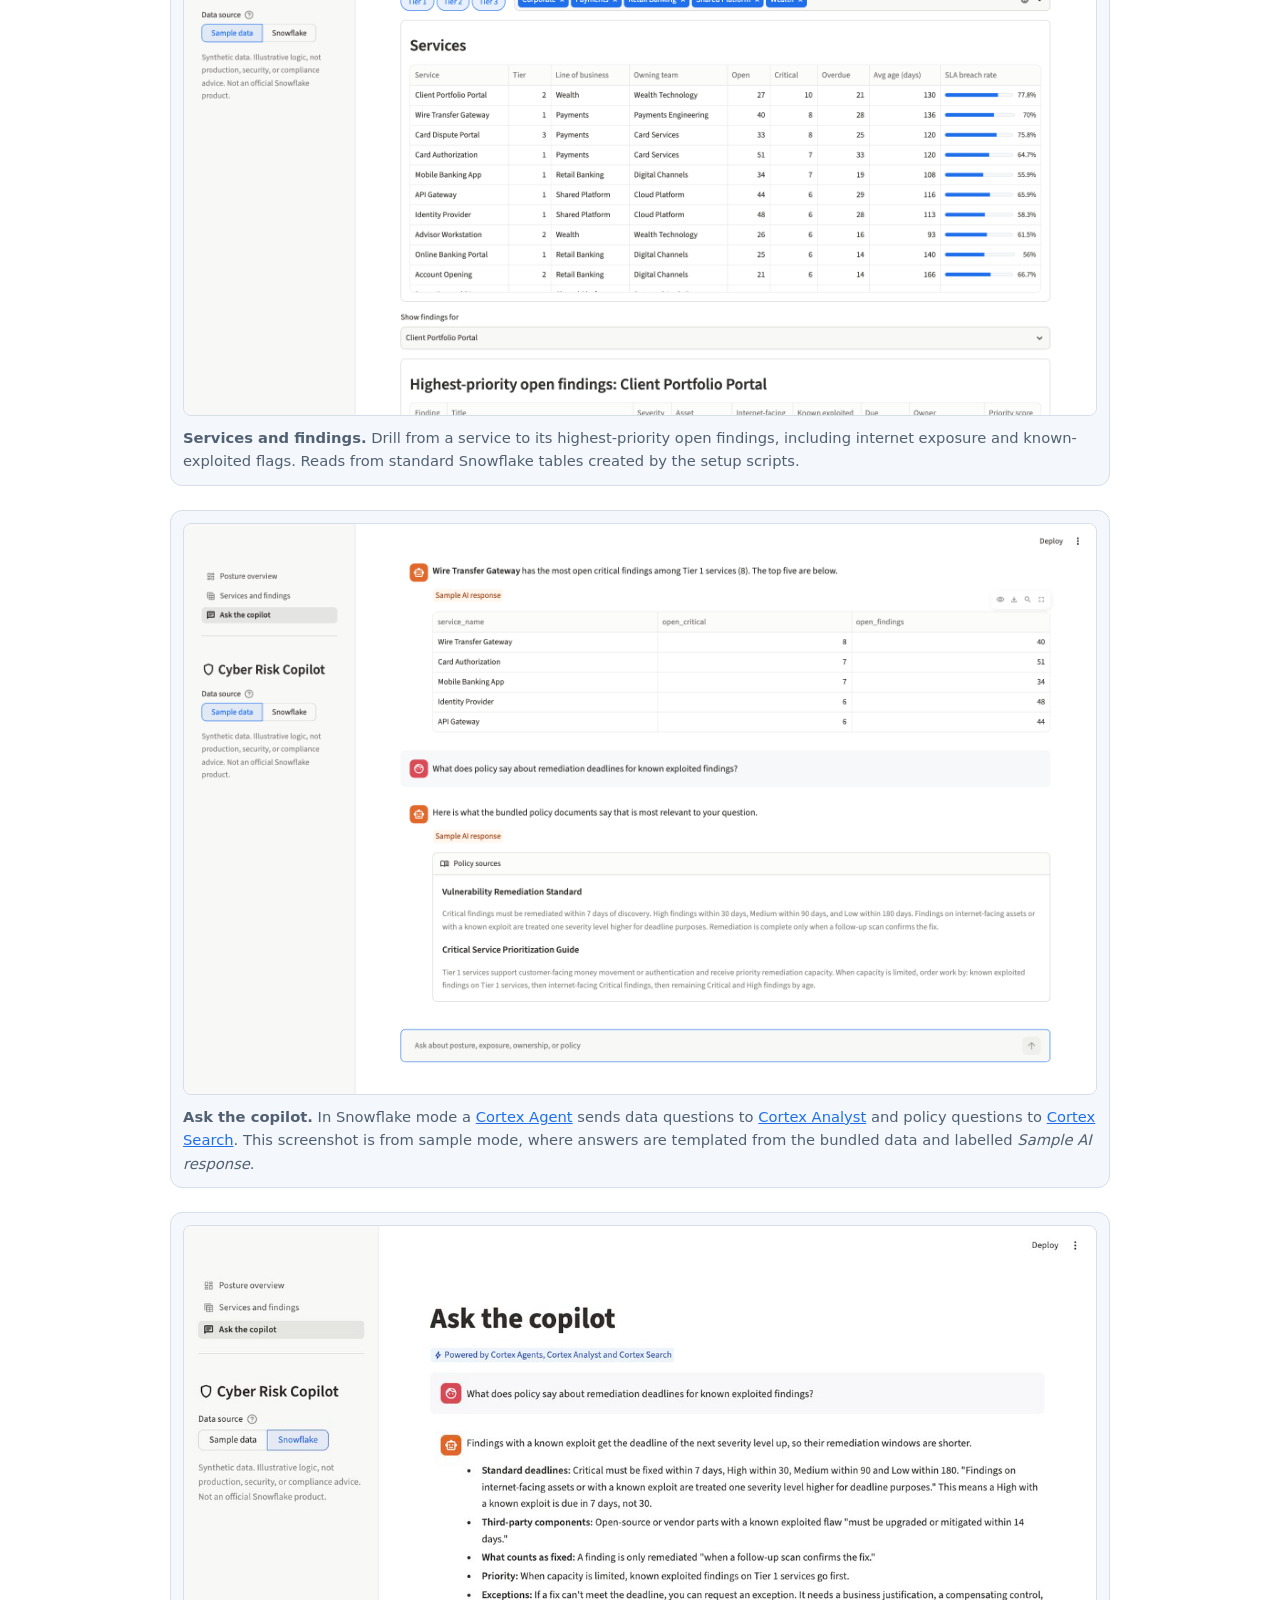
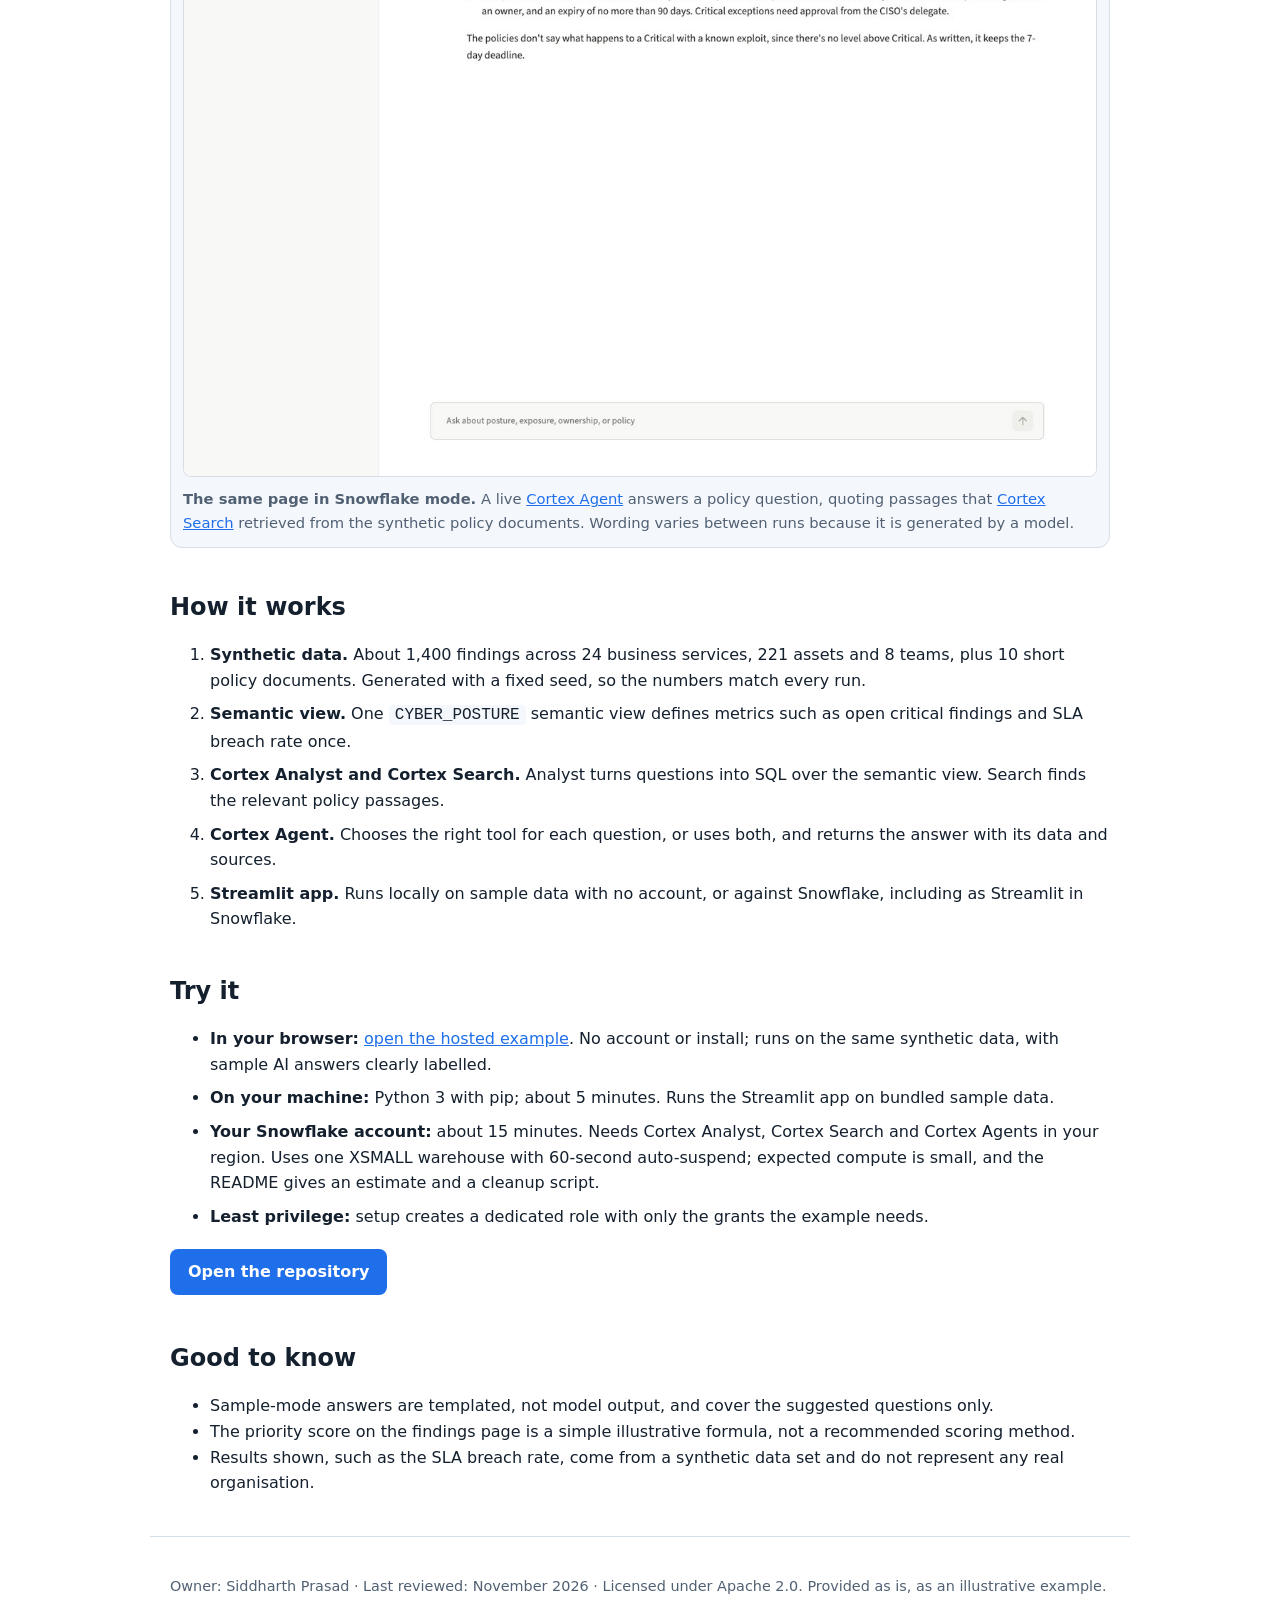
==== commit 85af3389: "Add hosted Try it example; fix aging sample answer" ====
--- a/index.html
+++ b/index.html
@@ -13,8 +13,8 @@
   <h1>Ask your cyber posture a question and get an answer you can trace.</h1>
   <p class="lead">A security leader preparing for a monthly review has thousands of open findings spread across scanners, asset lists and spreadsheets. Getting a simple answer, such as which critical services have overdue findings, usually means waiting for someone to build a report. This example shows how a governed, natural-language assistant could help leaders and control owners explore posture, exposure, ownership and remediation status on their own, with every number tied to data and every rule tied to a policy document.</p>
   <p class="cta">
-    <a class="btn" href="https://github.com/sfc-gh-siprasad/sfguide-cyber-risk-copilot">View the repository</a>
-    <a class="btn ghost" href="https://github.com/sfc-gh-siprasad/sfguide-cyber-risk-copilot#quick-start-no-snowflake-account">Run it locally with sample data</a>
+    <a class="btn" href="try/">Try it in your browser</a>
+    <a class="btn ghost" href="https://github.com/sfc-gh-siprasad/sfguide-cyber-risk-copilot">View the repository</a>
   </p>
   <p class="disclaimer" role="note"><strong>Illustrative example.</strong> All data is synthetic. The logic is illustrative and is not production, security or compliance advice. Not an official Snowflake product and not supported by Snowflake Support.</p>
 </header>
@@ -63,7 +63,8 @@
   <section aria-labelledby="try">
     <h2 id="try">Try it</h2>
     <ul class="facts">
-      <li><strong>No account:</strong> Python 3 with pip; about 5 minutes. Runs on bundled sample data.</li>
+      <li><strong>In your browser:</strong> <a href="try/">open the hosted example</a>. No account or install; runs on the same synthetic data, with sample AI answers clearly labelled.</li>
+      <li><strong>On your machine:</strong> Python 3 with pip; about 5 minutes. Runs the Streamlit app on bundled sample data.</li>
       <li><strong>Your Snowflake account:</strong> about 15 minutes. Needs Cortex Analyst, Cortex Search and Cortex Agents in your region. Uses one XSMALL warehouse with 60-second auto-suspend; expected compute is small, and the README gives an estimate and a cleanup script.</li>
       <li><strong>Least privilege:</strong> setup creates a dedicated role with only the grants the example needs.</li>
     </ul>
